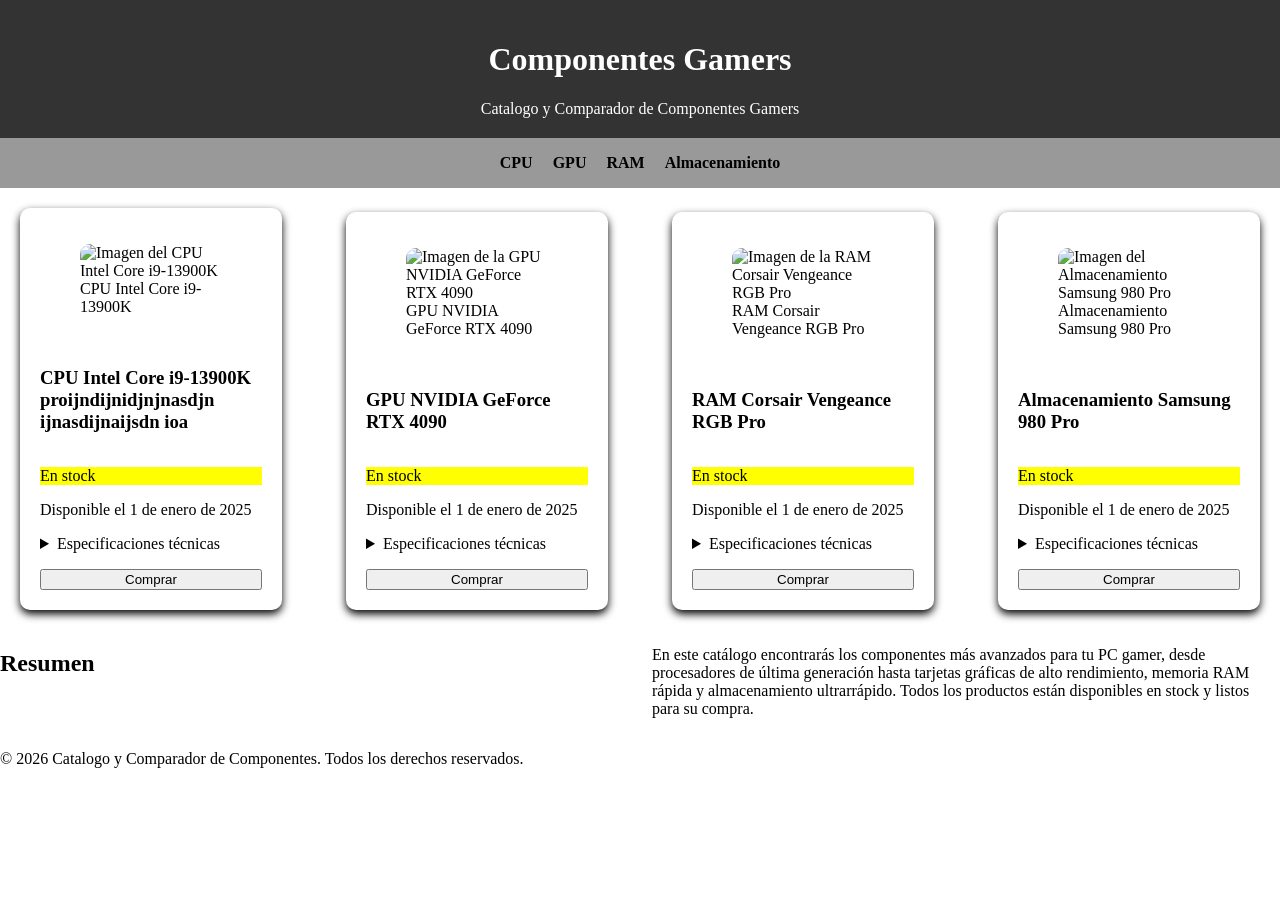
==== lenguaje de marcas/actividades/Actividad3/index.html @ 283470c6 "sin archivo grande" ====
<!doctype html>
<html lang="es">
  <head>
    <meta charset="UTF-8" />
    <meta name="viewport" content="width=device-width, initial-scale=1.0" />
    <title>Actividad 3</title>
    <link rel="stylesheet" href="styles.css" />
  </head>

  <body>
    <header>
      <h1>Componentes Gamers</h1>
      <subtitle>Catalogo y Comparador de Componentes Gamers</subtitle>
    </header>

    <nav>
      <ul>
        <li><a href="#componente1">CPU</a></li>
        <li><a href="#componente2">GPU</a></li>
        <li><a href="#componente3">RAM</a></li>
        <li><a href="#componente4">Almacenamiento</a></li>
      </ul>
    </nav>

    <main>
      <section>
        <article>
          <figure>
            <img src="cpu.jpg" alt="Imagen del CPU Intel Core i9-13900K" />
            <figcaption>CPU Intel Core i9-13900K</figcaption>
          </figure>
          <h3>CPU Intel Core i9-13900K proijndijnidjnjnasdjn ijnasdijnaijsdn ioa</h3>
          <mark>En stock</mark>
          <time datetime="2025-01-01">Disponible el 1 de enero de 2025</time>
          <details>
            <summary>Especificaciones técnicas</summary>
            <p>Núcleos: 24 (8 de alto rendimiento + 16 de eficiencia)</p>
            <p>Hilos: 32</p>
            <p>Frecuencia base: 3.0 GHz</p>
            <p>Frecuencia turbo: Hasta 5.8 GHz</p>
            <p>Socket: LGA 1700</p>
          </details>
          <button>Comprar</button>
        </article>
        <article>
          <figure>
            <img src="gpu.jpg" alt="Imagen de la GPU NVIDIA GeForce RTX 4090" />
            <figcaption>GPU NVIDIA GeForce RTX 4090</figcaption>
          </figure>
          <h3>GPU NVIDIA GeForce RTX 4090</h3>
          <mark>En stock</mark>
          <time datetime="2025-01-01">Disponible el 1 de enero de 2025</time>
          <details>
            <summary>Especificaciones técnicas</summary>
            <p>Núcleos CUDA: 16384</p>
            <p>Memoria: 24 GB GDDR6X</p>
            <p>Ancho de banda: 384 bits</p>
            <p>Ray Tracing Cores: Sí, 3.ª generación</p>
            <p>TDP: 450W</p>
          </details>
          <button>Comprar</button>
        </article>
        <article>
          <figure>
            <img src="ram.jpg" alt="Imagen de la RAM Corsair Vengeance RGB Pro" />
            <figcaption>RAM Corsair Vengeance RGB Pro</figcaption>
          </figure>
          <h3>RAM Corsair Vengeance RGB Pro</h3>
          <mark>En stock</mark>
          <time datetime="2025-01-01">Disponible el 1 de enero de 2025</time>
          <details>
            <summary>Especificaciones técnicas</summary>
            <p>Capacidad: 32 GB (2 x 16 GB)</p>
            <p>Velocidad: 3600 MHz</p>
            <p>Latencia: CL18</p>
            <p>Tipo: DDR4</p>
            <p>Iluminación: RGB personalizable</p>
          </details>
          <button>Comprar</button>
        </article>
        <article>
          <figure>
            <img src="almacenamiento.jpg" alt="Imagen del Almacenamiento Samsung 980 Pro" />
            <figcaption>Almacenamiento Samsung 980 Pro</figcaption>
          </figure>
          <h3>Almacenamiento Samsung 980 Pro</h3>
          <mark>En stock</mark>
          <time datetime="2025-01-01">Disponible el 1 de enero de 2025</time>
          <details>
            <summary>Especificaciones técnicas</summary>
            <p>Capacidad: 1 TB</p>
            <p>Tipo: NVMe SSD</p>
            <p>Interfaz: PCIe Gen4 x4</p>
            <p>Velocidad de lectura: Hasta 7000 MB/s</p>
            <p>Velocidad de escritura: Hasta 5000 MB/s</p>
          </details>
          <button>Comprar</button>
        </article>
      </section>
      <section>
        <h2>Resumen</h2>
        <p>En este catálogo encontrarás los componentes más avanzados para tu PC gamer, desde procesadores de última generación hasta tarjetas gráficas de alto rendimiento, memoria RAM rápida y almacenamiento ultrarrápido. Todos los productos están disponibles en stock y listos para su compra.</p>
      </section>
    </main>

    <footer>
      <p>&copy; 2026 Catalogo y Comparador de Componentes. Todos los derechos reservados.</p>
    </footer>
  </body>
</html>
---- lenguaje de marcas/actividades/Actividad3/styles.css ----
body {
    box-sizing: border-box;
  margin: 0;
  padding: 0;
  font-family: Comic Sans MS, Comic Sans, cursive;
}

header {
    background-color: #333;
    color: #fff;
    padding: 20px;
    text-align: center;
}

nav {
    display: grid;
    grid-auto-flow: column;
    justify-content: center;
    gap: 20px;
    background-color: #999999;
}

nav ul {
    display: grid;
    grid-auto-flow: column;
    list-style-type: none;
    gap: 20px;
    padding: 0;
    margin: 40;
}

nav a {
    color: #000000;
    text-decoration: none;
    font-weight: bold;
}

section {
    display: grid;
    grid-template-columns: repeat(auto-fit, minmax(300px, 1fr));
    gap: 1.5rem;
}

article {
    display: grid;
    grid-template-rows: 1fr;
    gap: 1rem;
    align-self: end;
    box-shadow: 0 4px 8px rgb(0, 0, 0);
    border-radius: 10px;
    padding: 20px;
    margin: 20px;
}

article:hover {
        transform: translateY(-5px);
}

img {
    max-width: 100%;
    height: auto;
    border-radius: 10px;
}
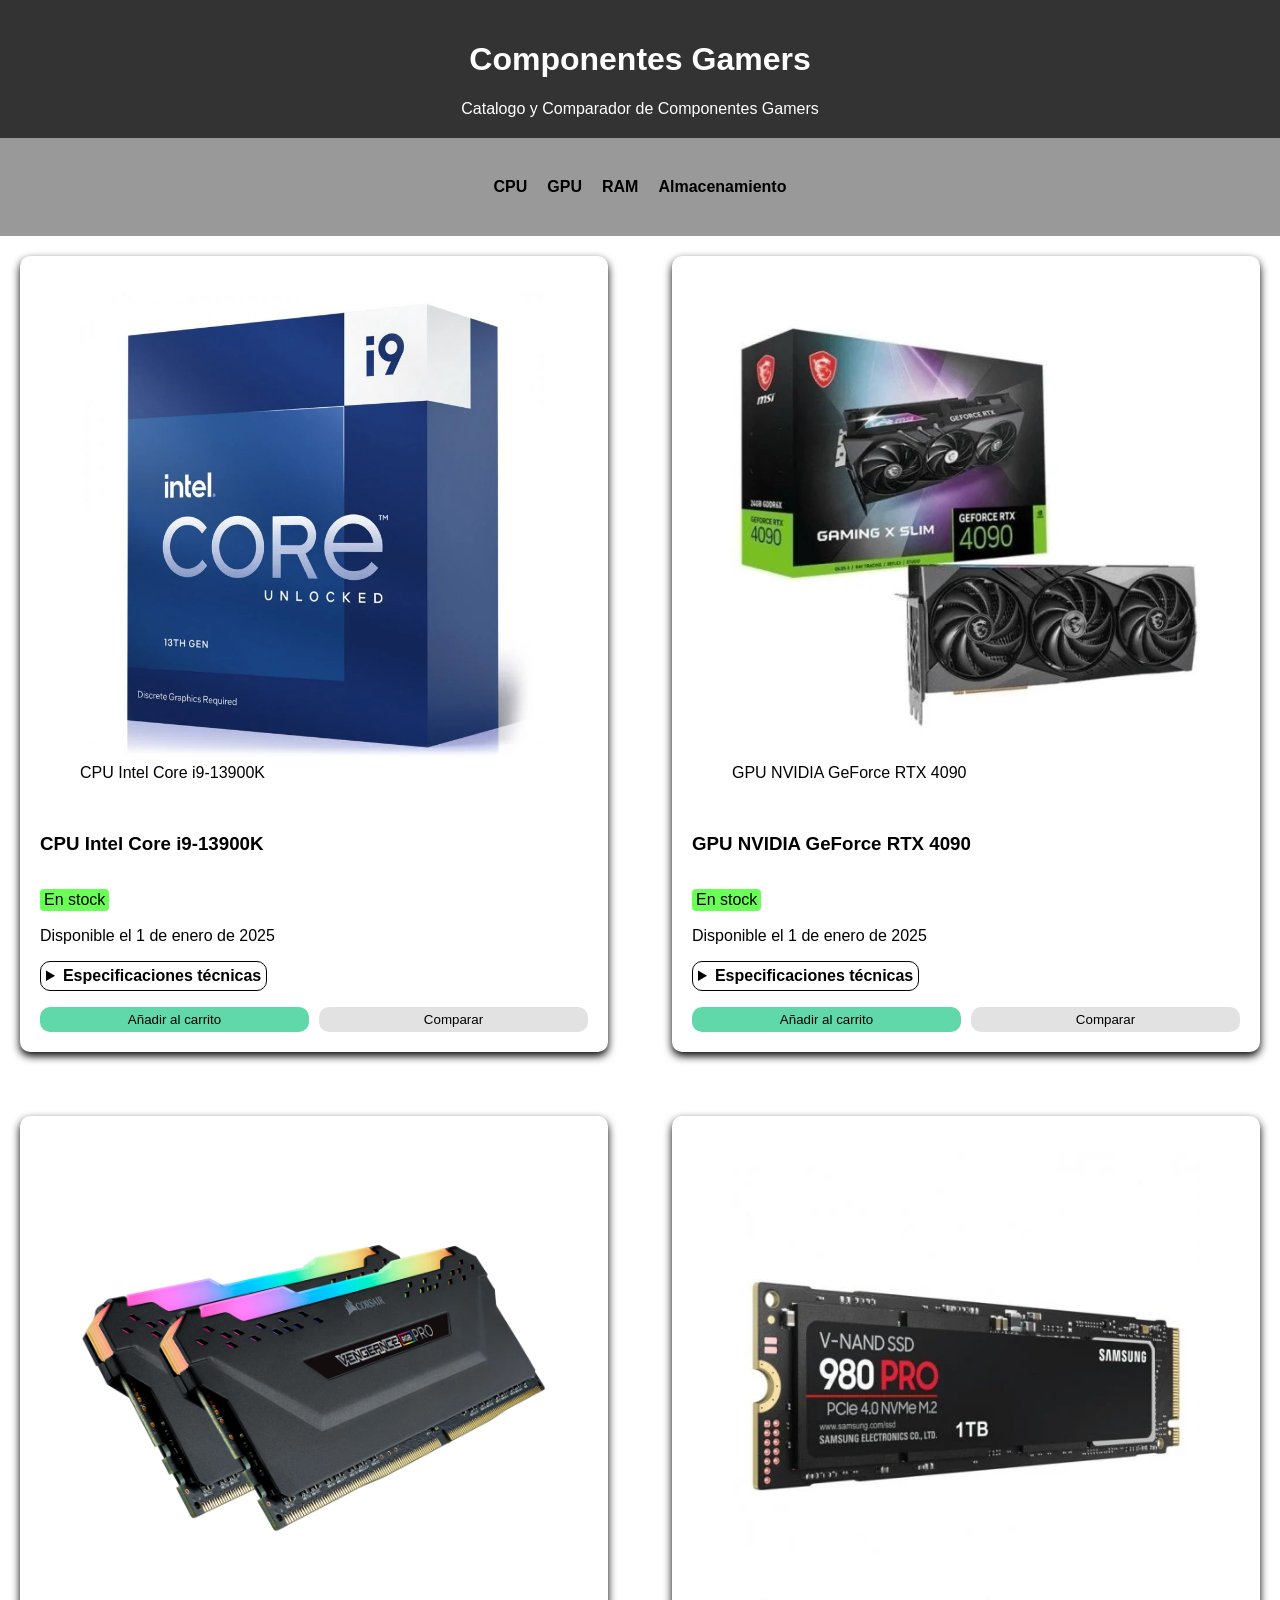
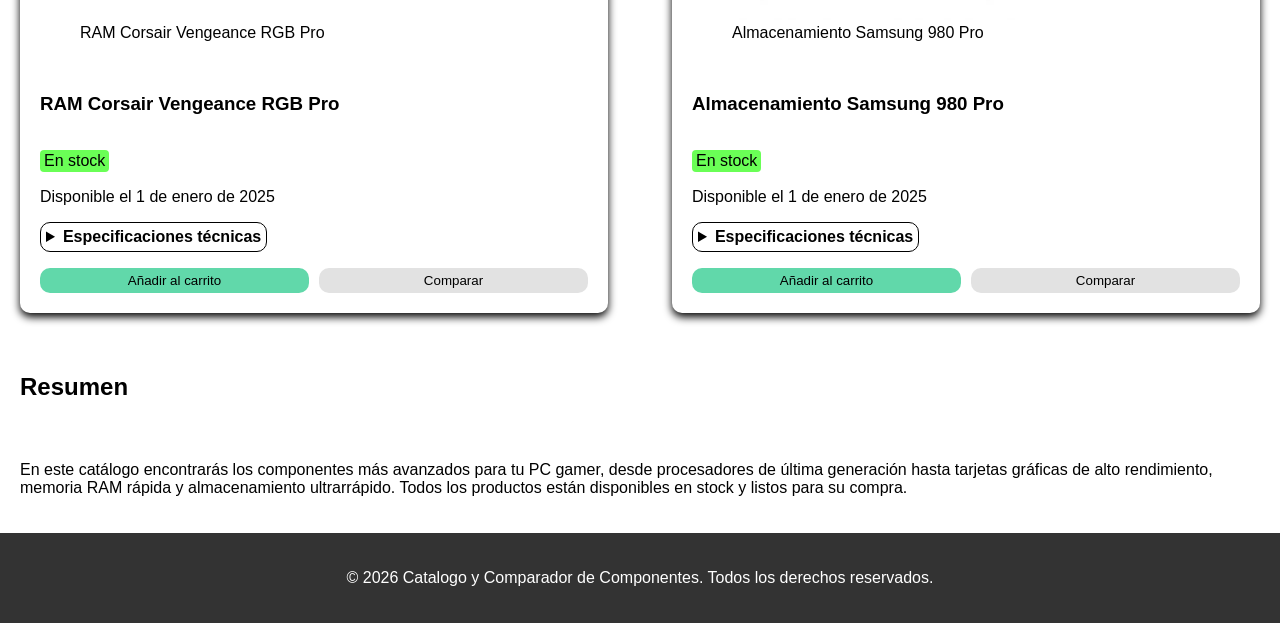
==== commit 01c5c5b8: "act 3" ====
--- a/lenguaje de marcas/actividades/Actividad3/index.html
+++ b/lenguaje de marcas/actividades/Actividad3/index.html
@@ -1,110 +1,126 @@
 <!doctype html>
 <html lang="es">
-  <head>
-    <meta charset="UTF-8" />
-    <meta name="viewport" content="width=device-width, initial-scale=1.0" />
-    <title>Actividad 3</title>
-    <link rel="stylesheet" href="styles.css" />
-  </head>
 
-  <body>
-    <header>
-      <h1>Componentes Gamers</h1>
-      <subtitle>Catalogo y Comparador de Componentes Gamers</subtitle>
-    </header>
+<head>
+  <meta charset="UTF-8" />
+  <meta name="viewport" content="width=device-width, initial-scale=1.0" />
+  <title>Actividad 3</title>
+  <link rel="stylesheet" href="styles.css" />
+</head>
 
-    <nav>
-      <ul>
-        <li><a href="#componente1">CPU</a></li>
-        <li><a href="#componente2">GPU</a></li>
-        <li><a href="#componente3">RAM</a></li>
-        <li><a href="#componente4">Almacenamiento</a></li>
-      </ul>
-    </nav>
+<body>
+  <header>
+    <h1>Componentes Gamers</h1>
+    <subtitle>Catalogo y Comparador de Componentes Gamers</subtitle>
+  </header>
 
-    <main>
-      <section>
-        <article>
-          <figure>
-            <img src="cpu.jpg" alt="Imagen del CPU Intel Core i9-13900K" />
-            <figcaption>CPU Intel Core i9-13900K</figcaption>
-          </figure>
-          <h3>CPU Intel Core i9-13900K proijndijnidjnjnasdjn ijnasdijnaijsdn ioa</h3>
-          <mark>En stock</mark>
-          <time datetime="2025-01-01">Disponible el 1 de enero de 2025</time>
-          <details>
-            <summary>Especificaciones técnicas</summary>
-            <p>Núcleos: 24 (8 de alto rendimiento + 16 de eficiencia)</p>
-            <p>Hilos: 32</p>
-            <p>Frecuencia base: 3.0 GHz</p>
-            <p>Frecuencia turbo: Hasta 5.8 GHz</p>
-            <p>Socket: LGA 1700</p>
-          </details>
-          <button>Comprar</button>
-        </article>
-        <article>
-          <figure>
-            <img src="gpu.jpg" alt="Imagen de la GPU NVIDIA GeForce RTX 4090" />
-            <figcaption>GPU NVIDIA GeForce RTX 4090</figcaption>
-          </figure>
-          <h3>GPU NVIDIA GeForce RTX 4090</h3>
-          <mark>En stock</mark>
-          <time datetime="2025-01-01">Disponible el 1 de enero de 2025</time>
-          <details>
-            <summary>Especificaciones técnicas</summary>
-            <p>Núcleos CUDA: 16384</p>
-            <p>Memoria: 24 GB GDDR6X</p>
-            <p>Ancho de banda: 384 bits</p>
-            <p>Ray Tracing Cores: Sí, 3.ª generación</p>
-            <p>TDP: 450W</p>
-          </details>
-          <button>Comprar</button>
-        </article>
-        <article>
-          <figure>
-            <img src="ram.jpg" alt="Imagen de la RAM Corsair Vengeance RGB Pro" />
-            <figcaption>RAM Corsair Vengeance RGB Pro</figcaption>
-          </figure>
-          <h3>RAM Corsair Vengeance RGB Pro</h3>
-          <mark>En stock</mark>
-          <time datetime="2025-01-01">Disponible el 1 de enero de 2025</time>
-          <details>
-            <summary>Especificaciones técnicas</summary>
-            <p>Capacidad: 32 GB (2 x 16 GB)</p>
-            <p>Velocidad: 3600 MHz</p>
-            <p>Latencia: CL18</p>
-            <p>Tipo: DDR4</p>
-            <p>Iluminación: RGB personalizable</p>
-          </details>
-          <button>Comprar</button>
-        </article>
-        <article>
-          <figure>
-            <img src="almacenamiento.jpg" alt="Imagen del Almacenamiento Samsung 980 Pro" />
-            <figcaption>Almacenamiento Samsung 980 Pro</figcaption>
-          </figure>
-          <h3>Almacenamiento Samsung 980 Pro</h3>
-          <mark>En stock</mark>
-          <time datetime="2025-01-01">Disponible el 1 de enero de 2025</time>
-          <details>
-            <summary>Especificaciones técnicas</summary>
-            <p>Capacidad: 1 TB</p>
-            <p>Tipo: NVMe SSD</p>
-            <p>Interfaz: PCIe Gen4 x4</p>
-            <p>Velocidad de lectura: Hasta 7000 MB/s</p>
-            <p>Velocidad de escritura: Hasta 5000 MB/s</p>
-          </details>
-          <button>Comprar</button>
-        </article>
-      </section>
-      <section>
-        <h2>Resumen</h2>
-        <p>En este catálogo encontrarás los componentes más avanzados para tu PC gamer, desde procesadores de última generación hasta tarjetas gráficas de alto rendimiento, memoria RAM rápida y almacenamiento ultrarrápido. Todos los productos están disponibles en stock y listos para su compra.</p>
-      </section>
-    </main>
+  <nav>
+    <ul>
+      <li><a href="#componente1">CPU</a></li>
+      <li><a href="#componente2">GPU</a></li>
+      <li><a href="#componente3">RAM</a></li>
+      <li><a href="#componente4">Almacenamiento</a></li>
+    </ul>
+  </nav>
 
-    <footer>
-      <p>&copy; 2026 Catalogo y Comparador de Componentes. Todos los derechos reservados.</p>
-    </footer>
-  </body>
-</html>
+  <main>
+    <section>
+      <article>
+        <figure>
+          <img src="cpu.webp" alt="Imagen del CPU Intel Core i9-13900K" />
+          <figcaption>CPU Intel Core i9-13900K</figcaption>
+        </figure>
+        <h3>CPU Intel Core i9-13900K</h3>
+        <mark>En stock</mark>
+        <time datetime="2025-01-01">Disponible el 1 de enero de 2025</time>
+        <details>
+          <summary>Especificaciones técnicas</summary>
+          <p>Núcleos: 24 (8 de alto rendimiento + 16 de eficiencia)</p>
+          <p>Hilos: 32</p>
+          <p>Frecuencia base: 3.0 GHz</p>
+          <p>Frecuencia turbo: Hasta 5.8 GHz</p>
+          <p>Socket: LGA 1700</p>
+        </details>
+        <div class="botones">
+          <button class="carro">Añadir al carrito</button>
+          <button class="comparar">Comparar</button>
+        </div>
+      </article>
+      <article>
+        <figure>
+          <img src="gpu.webp" alt="Imagen de la GPU NVIDIA GeForce RTX 4090" />
+          <figcaption>GPU NVIDIA GeForce RTX 4090</figcaption>
+        </figure>
+        <h3>GPU NVIDIA GeForce RTX 4090</h3>
+        <mark>En stock</mark>
+        <time datetime="2025-01-01">Disponible el 1 de enero de 2025</time>
+        <details>
+          <summary>Especificaciones técnicas</summary>
+          <p>Núcleos CUDA: 16384</p>
+          <p>Memoria: 24 GB GDDR6X</p>
+          <p>Ancho de banda: 384 bits</p>
+          <p>Ray Tracing Cores: Sí, 3.ª generación</p>
+          <p>TDP: 450W</p>
+        </details>
+        <div class="botones">
+          <button class="carro">Añadir al carrito</button>
+          <button class="comparar">Comparar</button>
+        </div>
+      </article>
+      <article>
+        <figure>
+          <img src="ram.avif" alt="Imagen de la RAM Corsair Vengeance RGB Pro" />
+          <figcaption>RAM Corsair Vengeance RGB Pro</figcaption>
+        </figure>
+        <h3>RAM Corsair Vengeance RGB Pro</h3>
+        <mark>En stock</mark>
+        <time datetime="2025-01-01">Disponible el 1 de enero de 2025</time>
+        <details>
+          <summary>Especificaciones técnicas</summary>
+          <p>Capacidad: 32 GB (2 x 16 GB)</p>
+          <p>Velocidad: 3600 MHz</p>
+          <p>Latencia: CL18</p>
+          <p>Tipo: DDR4</p>
+          <p>Iluminación: RGB personalizable</p>
+        </details>
+        <div class="botones">
+          <button class="carro">Añadir al carrito</button>
+          <button class="comparar">Comparar</button>
+        </div>
+      </article>
+      <article>
+        <figure>
+          <img src="ssd.webp" alt="Imagen del Almacenamiento Samsung 980 Pro" />
+          <figcaption>Almacenamiento Samsung 980 Pro</figcaption>
+        </figure>
+        <h3>Almacenamiento Samsung 980 Pro</h3>
+        <mark>En stock</mark>
+        <time datetime="2025-01-01">Disponible el 1 de enero de 2025</time>
+        <details>
+          <summary>Especificaciones técnicas</summary>
+          <p>Capacidad: 1 TB</p>
+          <p>Tipo: NVMe SSD</p>
+          <p>Interfaz: PCIe Gen4 x4</p>
+          <p>Velocidad de lectura: Hasta 7000 MB/s</p>
+          <p>Velocidad de escritura: Hasta 5000 MB/s</p>
+        </details>
+        <div class="botones">
+          <button class="carro">Añadir al carrito</button>
+          <button class="comparar">Comparar</button>
+        </div>
+      </article>
+    </section>
+    <section class="resumen">
+      <h2>Resumen</h2>
+      <p>En este catálogo encontrarás los componentes más avanzados para tu PC gamer, desde procesadores de última
+        generación hasta tarjetas gráficas de alto rendimiento, memoria RAM rápida y almacenamiento ultrarrápido. Todos
+        los productos están disponibles en stock y listos para su compra.</p>
+    </section>
+  </main>
+
+  <footer>
+    <p>&copy; 2026 Catalogo y Comparador de Componentes. Todos los derechos reservados.</p>
+  </footer>
+</body>
+
+</html>
--- a/lenguaje de marcas/actividades/Actividad3/styles.css
+++ b/lenguaje de marcas/actividades/Actividad3/styles.css
@@ -2,7 +2,7 @@
     box-sizing: border-box;
   margin: 0;
   padding: 0;
-  font-family: Comic Sans MS, Comic Sans, cursive;
+  font-family: Sans-serif;
 }
 
 header {
@@ -26,7 +26,7 @@
     list-style-type: none;
     gap: 20px;
     padding: 0;
-    margin: 40;
+    margin: 40px;
 }
 
 nav a {
@@ -37,7 +37,7 @@
 
 section {
     display: grid;
-    grid-template-columns: repeat(auto-fit, minmax(300px, 1fr));
+    grid-template-columns: repeat(auto-fit, minmax(500px, 1fr));
     gap: 1.5rem;
 }
 
@@ -60,4 +60,56 @@
     max-width: 100%;
     height: auto;
     border-radius: 10px;
+}
+
+section.resumen {
+    display:flex;
+    flex-direction: column;
+    margin: 20px;
+}
+
+mark {
+    background-color: rgb(106, 255, 86);
+    padding: 2px 4px;
+    border-radius: 4px;
+    width: fit-content;
+}
+
+details {
+    border-radius: 10px;
+    border: 1px solid #000000;
+    width: fit-content;
+    padding: 5px;
+}
+
+summary {
+    cursor: pointer;
+    font-weight: bold;
+}
+
+footer {
+    background-color: #333;
+    color: #fff;
+    padding: 20px;
+    text-align: center;
+}
+
+.botones {
+    display: grid;
+    grid-template-columns: 1fr 1fr;
+    gap: 10px;
+}
+
+.carro {
+    background-color: #61d8aa;
+    padding: 5px;
+    border-radius: 10px;
+    border: none;
+}   
+
+.comparar {
+    background-color: #e2e2e2;
+    padding: 5px;
+    border-radius: 10px;
+    border: none;
 }
